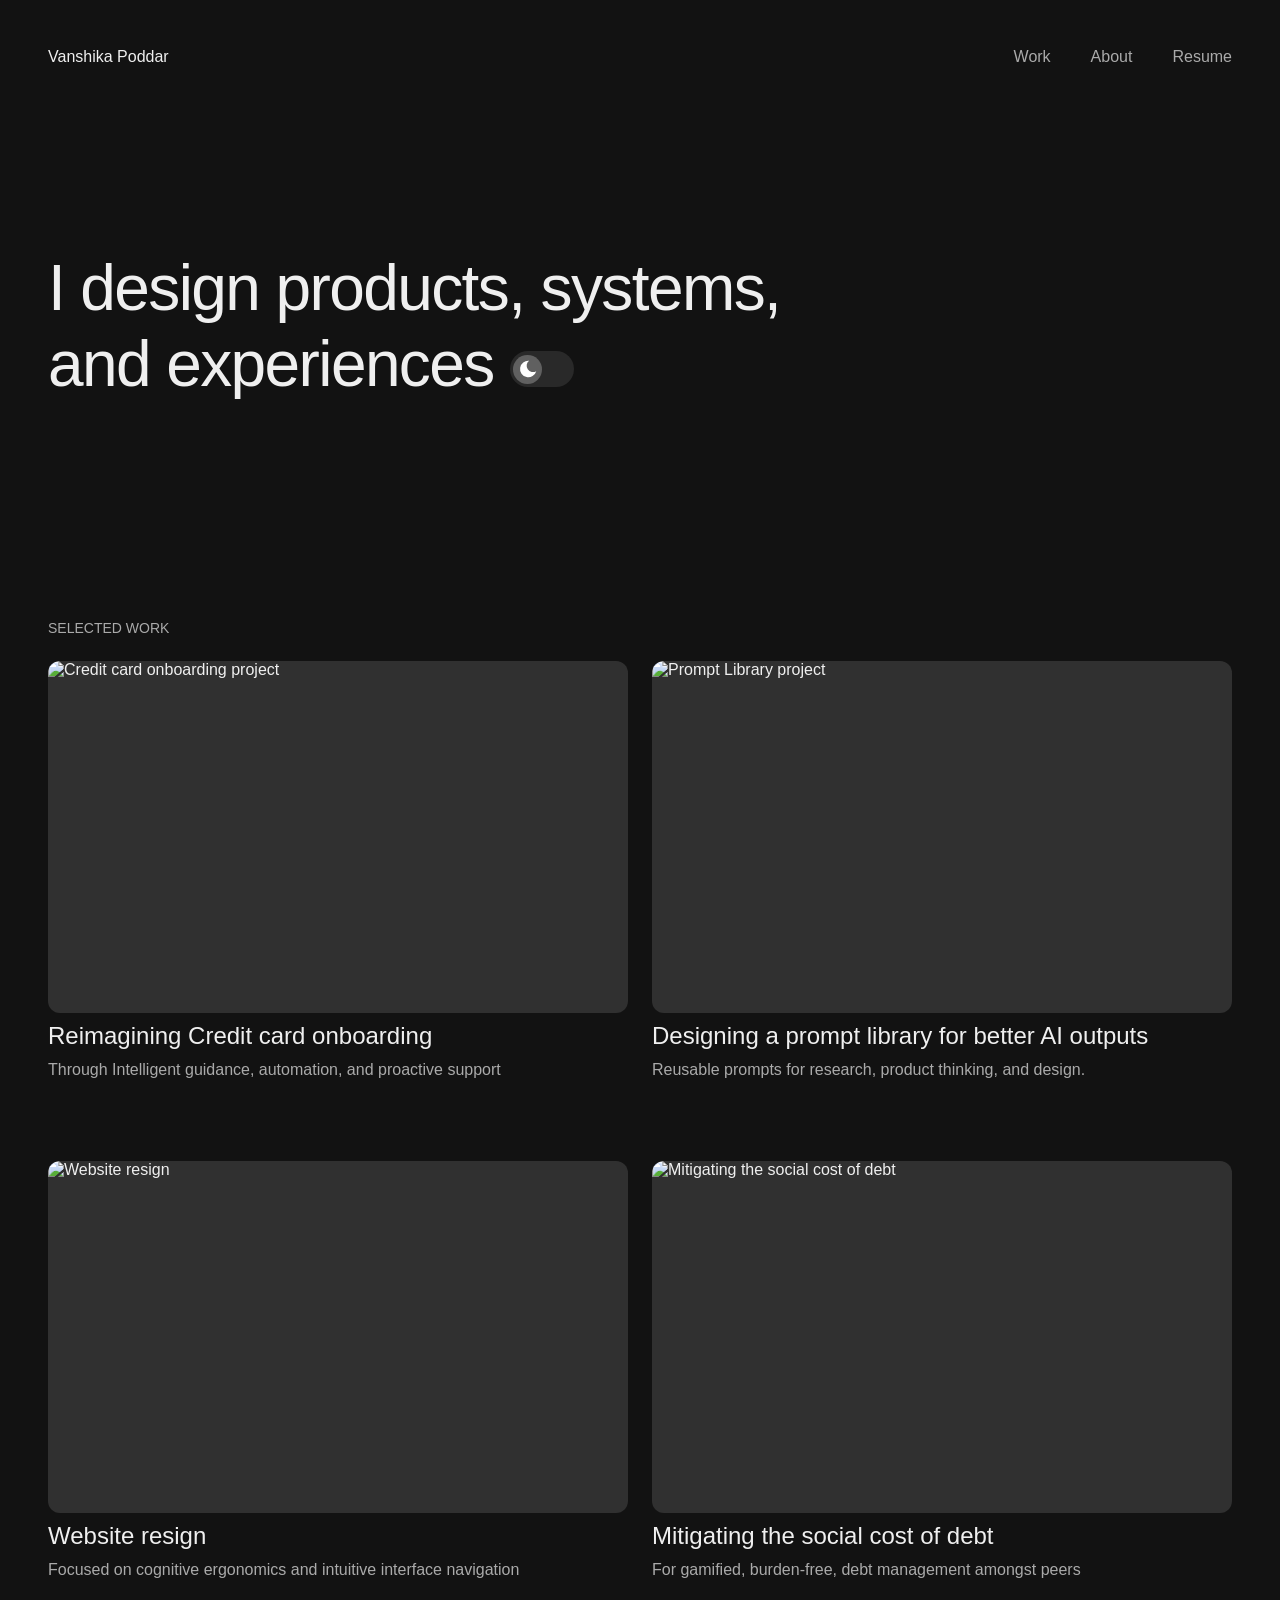
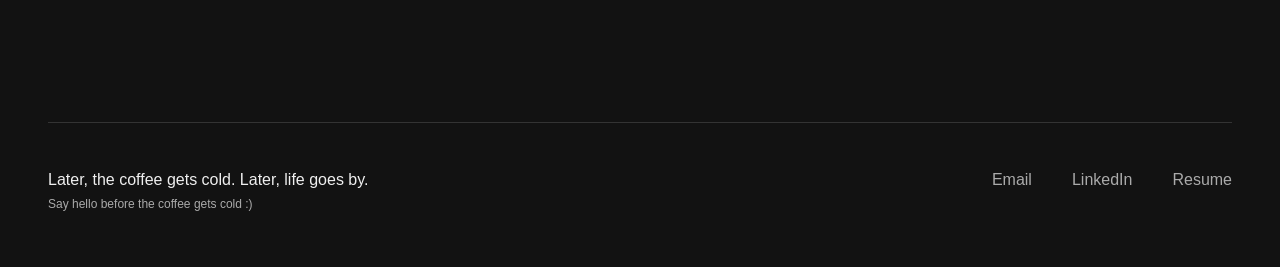
==== index.html @ af111651 "Add portfolio pages and interactions" ====
<!doctype html>
<html lang="en">
<head><meta charset="UTF-8"><meta name="viewport" content="width=device-width, initial-scale=1"><meta name="description" content="Vanshika Poddar — UX designer. I design products, systems, and experiences."><meta name="theme-color" content="#ffffff"><title>Vanshika Poddar — UX Design</title><link rel="icon" href="data:image/svg+xml,%3Csvg xmlns='http://www.w3.org/2000/svg' viewBox='0 0 32 32'%3E%3Crect width='32' height='32' rx='8' fill='%23fd8903'/%3E%3Ctext x='16' y='23' text-anchor='middle' font-family='monospace' font-size='23' fill='white'%3E%2A%3C/text%3E%3C/svg%3E"><script src="theme.js?v=2"></script><link rel="stylesheet" href="style.css?v=5"><script defer src="app.js?v=7"></script></head>
<body class="dark"><a class="skip" href="#work">Skip to selected work</a><div class="page"><canvas id="hover-grid" aria-hidden="true"></canvas>
<div id="cursor" aria-hidden="true"></div><header><a class="brand" href="#">Vanshika Poddar</a><nav aria-label="Main navigation"><a href="#work">Work</a><a href="about.html">About</a><a href="https://drive.google.com/file/d/1-86JP9K6er3eqUvu-AEydFH-oVxHDbEC/view?usp=sharing" target="_blank" rel="noopener noreferrer">Resume</a></nav></header>
<main><section class="hero" aria-label="Introduction"><h1><span class="headline-line">I design products, systems,</span><span class="headline-line">and <span id="last-word">experiences</span></span></h1><button id="theme-toggle" role="switch" aria-checked="true" aria-label="Dark mode" title="Switch to light mode"><span class="toggle-thumb"><svg class="sun-icon" width="24" height="24" viewBox="0 0 24 24" aria-hidden="true"><circle cx="12" cy="12" r="5" fill="currentColor"/><path d="M12 1v2m0 18v2M1 12h2m18 0h2M4.2 4.2l1.5 1.5m12.6 12.6 1.5 1.5M4.2 19.8l1.5-1.5M18.3 5.7l1.5-1.5" fill="none" stroke="currentColor" stroke-width="2.5" stroke-linecap="round"/></svg><svg class="moon-icon" width="24" height="24" viewBox="0 0 24 24" aria-hidden="true"><path fill="currentColor" d="M13.3 2.1a9.9 9.9 0 1 0 8.6 12.5A7.6 7.6 0 0 1 13.3 2.1Z"/></svg></span></button></section>
<section id="work" class="work" aria-labelledby="work-heading"><h2 id="work-heading">Selected work</h2><div class="projects">
<article><a class="project-image" href="credit-card-onboarding.html" aria-label="Read the credit card onboarding case study"><img class="project-cover" src="assets/prompt-library/credit-card-selected-works-image.png" alt="Credit card onboarding project" loading="lazy" width="1161" height="704"><span class="project-state">View project</span></a><h3>Reimagining Credit card onboarding</h3><p>Through Intelligent guidance, automation, and proactive support</p></article>
<article><a class="project-image" href="prompt-library.html" aria-label="Read the prompt library case study"><img class="project-cover" src="assets/prompt-library/prompt-lib-selected-works-image.png" alt="Prompt Library project" loading="lazy" width="1161" height="704"><span class="project-state">View project</span></a><h3>Designing a prompt library for better AI outputs</h3><p>Reusable prompts for research, product thinking, and design.</p></article>
<article><a class="project-image" href="https://www.behance.net/gallery/238022785/Website-Redesign" target="_blank" rel="noopener noreferrer" aria-label="View Website resign on Behance (opens in a new tab)"><img class="project-cover" src="assets/chess-selected-work.png" alt="Website resign" loading="lazy" width="1161" height="704"><span class="project-state">View project</span></a><h3>Website resign</h3><p>Focused on cognitive ergonomics and intuitive interface navigation</p></article>
<article><a class="project-image" href="https://www.behance.net/gallery/243309669/EvenOut-Mitigating-the-Social-Cost-of-Debt" target="_blank" rel="noopener noreferrer" aria-label="View Mitigating the social cost of debt on Behance (opens in a new tab)"><img class="project-cover" src="assets/evenout-selected-work.png" alt="Mitigating the social cost of debt" loading="lazy" width="1161" height="704"><span class="project-state">View project</span></a><h3>Mitigating the social cost of debt</h3><p>For gamified, burden-free, debt management amongst peers</p></article>
</div></section></main>
<footer><div><p>Later, the coffee gets cold. Later, life goes by.</p><p class="small">Say hello before the coffee gets cold :)</p></div><nav aria-label="Contact"><a href="mailto:poddarvanshika1@gmail.com">Email</a><a href="https://www.linkedin.com/in/vanshika-poddar-11vp/" target="_blank" rel="noopener noreferrer">LinkedIn</a><a href="https://drive.google.com/file/d/1-86JP9K6er3eqUvu-AEydFH-oVxHDbEC/view?usp=sharing" target="_blank" rel="noopener noreferrer">Resume</a></nav></footer></div><div class="toast" role="status" aria-live="polite"></div>
</body></html>
---- style.css ----
:root{color-scheme:light;--bg:#fff;--fg:#1a1a1a;--muted:#727272;--line:#e6e6e6;--accent:#fd8903;--placeholder:#d9d9d9}*{box-sizing:border-box}html{scroll-behavior:smooth;scroll-padding-top:32px}body{margin:0;background:var(--bg);color:var(--fg);font-family:-apple-system,BlinkMacSystemFont,"Helvetica Neue",Arial,sans-serif;transition:background .35s,color .35s}body.dark{color-scheme:dark;--bg:#121212;--fg:#efefef;--muted:#aaa;--line:#333;--placeholder:#303030}button,a,input{-webkit-tap-highlight-color:transparent}button,a{color:inherit}button{font:inherit;cursor:pointer}a{text-decoration:none}button:focus-visible,a:focus-visible,input:focus-visible{outline:2px solid var(--accent);outline-offset:6px}button{border:0}button:disabled{cursor:default}.page{position:relative;overflow:hidden;max-width:1600px;margin:auto}header{position:relative;z-index:2;padding:48px 48px 24px;display:flex;justify-content:space-between;align-items:center;font-size:16px}.brand{font-weight:500}nav{display:flex;gap:40px;align-items:center;color:var(--muted)}nav button{padding:0;background:none}nav a:hover,nav button:hover{color:var(--fg)}.hero{position:relative;height:530px;pointer-events:none}.hero h1{position:absolute;width:1px;height:1px;padding:0;margin:-1px;overflow:hidden;clip-path:inset(50%);white-space:nowrap}#headline{position:absolute;left:48px;top:185px;width:590px;height:165px;pointer-events:auto}#wheel{position:absolute;top:0;left:0;width:100%;height:1020px;touch-action:pan-y}.work{position:relative;z-index:1;margin:0 48px;pointer-events:none}.work h2{font-size:14px;line-height:17px;font-weight:500;color:var(--muted);text-transform:uppercase;margin:0 0 24px}.projects{display:grid;grid-template-columns:repeat(2,minmax(0,1fr));gap:80px 24px}.projects article{min-width:0;pointer-events:auto}.project-image{display:block;position:relative;width:100%;aspect-ratio:580/352;overflow:hidden;border-radius:12px;background:var(--placeholder);padding:0;text-align:left}.gradient{position:absolute;top:0;left:-2.2%;width:104.4%;height:129.2%;object-fit:fill}.phones{position:absolute;width:120.46%;height:auto;max-width:none;left:-6.75%;top:-2.15%;transition:transform .5s}.credit:hover .phones{transform:translateY(-6px)}.project-state{position:absolute;bottom:16px;left:16px;background:rgba(255,255,255,.94);color:#222;border-radius:30px;padding:9px 14px;font-size:12px;opacity:0;transform:translateY(5px);transition:.2s}.project-image:hover .project-state,.project-image:focus-visible .project-state{opacity:1;transform:none}h3{font-size:24px;line-height:1.25;font-weight:500;margin:8px 0}article p{font-size:16px;line-height:1.4;color:var(--muted);margin:0}footer{position:relative;z-index:1;margin:140px 48px 0;border-top:1px solid var(--line);padding:48px 0;display:flex;justify-content:space-between;gap:30px;align-items:flex-start}footer p{font-size:16px;margin:0 0 8px}.small{font-size:12px;color:var(--muted)}footer nav{font-size:16px}.toast{position:fixed;z-index:10;bottom:24px;left:50%;transform:translate(-50%,15px);background:var(--fg);color:var(--bg);padding:14px 22px;border-radius:10px;box-shadow:0 4px 25px #0002;max-width:calc(100% - 32px);width:max-content;opacity:0;pointer-events:none;transition:.2s;font-size:14px}.toast.visible{opacity:1;transform:translate(-50%,0)}.skip{position:fixed;top:-100px;left:16px;z-index:20;background:var(--bg);padding:12px}.skip:focus{top:16px}
@media(min-width:1400px){.hero{height:560px}#headline{width:650px;height:182px}}
@media(max-width:900px){header{padding:32px 28px 24px}nav{gap:24px}.hero{height:500px}#headline{left:28px;width:53%;top:160px;height:150px}.work{margin:0 28px}h3{font-size:20px}footer{margin:100px 28px 0;flex-wrap:wrap}}
@media(max-width:600px){header{padding:28px 22px 20px;align-items:flex-start;gap:24px}.brand{font-size:14px;white-space:nowrap}nav{gap:16px;font-size:12px;flex-wrap:wrap;justify-content:flex-end}header nav{max-width:155px;row-gap:12px}.hero{height:615px}#headline{left:22px;top:70px;width:calc(100% - 44px);height:130px}.work{margin:0 22px}.work h2{font-size:12px}.projects{grid-template-columns:1fr;gap:42px}.project-image{aspect-ratio:580/352}h3{font-size:21px}article p{font-size:15px}footer{margin:80px 22px 0;padding:32px 0;gap:24px}footer p{font-size:14px}footer .small{font-size:12px}footer nav{font-size:14px;gap:28px}.project-state{font-size:11px;padding:7px 10px}}
@media(prefers-reduced-motion:reduce){html{scroll-behavior:auto}*,*::before,*::after{transition:none!important}}

@media(min-width:901px){#headline{width:calc(50% - 60px);max-width:620px}}


/* Quiet dot field and the Figma headline layout. */
:root{--accent:#1a1a1a;--dot:#e7e7e7}body.dark{--accent:#efefef;--dot:#292929}.hero{height:530px;pointer-events:auto}.dot-background{position:absolute;inset:18px 0 20px;background-image:radial-gradient(circle,var(--dot) .65px,transparent .8px);background-size:5px 5px;mask-image:linear-gradient(transparent,#000 16%,#000 82%,transparent);pointer-events:none}#headline{position:absolute;left:48px;top:160px;width:calc(100% - 96px);max-width:none;height:172px;pointer-events:none}.welcome{position:absolute;left:48px;top:332px;margin:0;color:var(--muted);font-size:16px;line-height:1.4}.theme-stars{position:absolute;display:flex;gap:3px;z-index:3;align-items:center}.theme-stars button{display:grid;place-items:center;width:36px;height:36px;padding:7px;background:transparent;border-radius:50%;color:var(--muted);pointer-events:auto}.theme-stars button[aria-pressed=true]{color:var(--fg);background:color-mix(in srgb,var(--bg) 80%,transparent)}.theme-stars button:hover{color:var(--fg);background:var(--line)}.theme-stars svg{width:20px;height:20px}#cursor{position:fixed;z-index:9999;pointer-events:none;width:8px;height:8px;border-radius:50%;background:var(--accent);transform:translate(-50%,-50%);opacity:0}#cursor.visible{opacity:1}.custom-cursor,.custom-cursor *{cursor:none!important}@media(pointer:coarse){#cursor{display:none}}
@media(max-width:900px){.hero{height:530px}#headline{left:28px;top:150px;width:calc(100% - 56px);height:156px}.welcome{left:28px;top:290px}}
@media(max-width:600px){.hero{height:480px}#headline{left:22px;top:95px;width:calc(100% - 44px);height:182px}.welcome{left:22px;top:280px;font-size:14px}.dot-background{inset:15px 0}.theme-stars button{width:32px;height:32px;padding:6px}.theme-stars svg{width:18px;height:18px}}
/* Hover-only grid, clipped to the landing area and footer by its renderer. */
#hover-grid{position:absolute;left:0;top:0;width:100%;pointer-events:none;z-index:0}.hero{z-index:1}.welcome{z-index:2}footer{isolation:isolate}.dot-background{display:none}
/* Plain, non-interactive type and one contextual theme action. */
.hero h1{position:absolute;left:48px;top:160px;width:calc(100% - 96px);height:auto;padding:0;margin:0;overflow:visible;clip-path:none;white-space:normal;font-size:clamp(34px,5vw,64px);font-weight:500;line-height:1.19;letter-spacing:-.025em;z-index:2}.headline-line{display:block}#last-word{white-space:nowrap}#theme-toggle{position:absolute;z-index:3;display:grid;place-items:center;width:36px;height:36px;background:transparent;color:var(--muted);padding:7px;border-radius:50%}#theme-toggle:hover{background:var(--line);color:var(--fg)}#theme-toggle svg{width:20px;height:20px}#theme-toggle .sun-icon{display:none}body.dark #theme-toggle .sun-icon{display:block}body.dark #theme-toggle .moon-icon{display:none}
@media(max-width:900px){.hero h1{left:28px;top:150px;width:calc(100% - 56px)}}
@media(max-width:600px){.hero h1{left:22px;top:95px;width:calc(100% - 44px);font-size:clamp(28px,8vw,34px)}#theme-toggle{width:32px;height:32px;padding:6px}#theme-toggle svg{width:18px;height:18px}}
/* Grayscale sliding toggle, fitted to the visible lowercase s. */
#theme-toggle{--switch-height:32px;display:block;width:calc(var(--switch-height)*1.8);height:var(--switch-height);padding:0;border:0;border-radius:999px;background:#e6e6e6;color:#fff;transition:background .28s;overflow:visible}#theme-toggle:hover{background:#dedede;color:#fff}body.dark #theme-toggle{background:#292929}body.dark #theme-toggle:hover{background:#333}.toggle-thumb{position:absolute;top:10%;left:5.56%;height:80%;aspect-ratio:1;border-radius:50%;background:#858585;transform:translateX(100%);transition:transform .3s cubic-bezier(.22,.8,.3,1),background .3s;display:grid;place-items:center}body.dark .toggle-thumb{transform:translateX(0);background:#606060}#theme-toggle svg{position:absolute;width:48%;height:48%;transition:opacity .18s,transform .3s}#theme-toggle .sun-icon{display:block;opacity:1;transform:rotate(0deg)}#theme-toggle .moon-icon{display:block;opacity:0;transform:rotate(-35deg)}body.dark #theme-toggle .sun-icon{display:block;opacity:0;transform:rotate(45deg)}body.dark #theme-toggle .moon-icon{display:block;opacity:1;transform:rotate(0deg)}#hover-grid{filter:blur(.55px)}
/* Feather the tiny tiles while preserving a continuous trail during fast sweeps. */
#hover-grid{filter:blur(1.1px)}
/* Keep theme glyphs legible at every responsive size. */
#theme-toggle svg{width:max(20px,48%);height:max(20px,48%)}

.project-cover{display:block;width:100%;height:100%;object-fit:cover;transition:transform .5s}.project-image:hover .project-cover{transform:scale(1.015)}
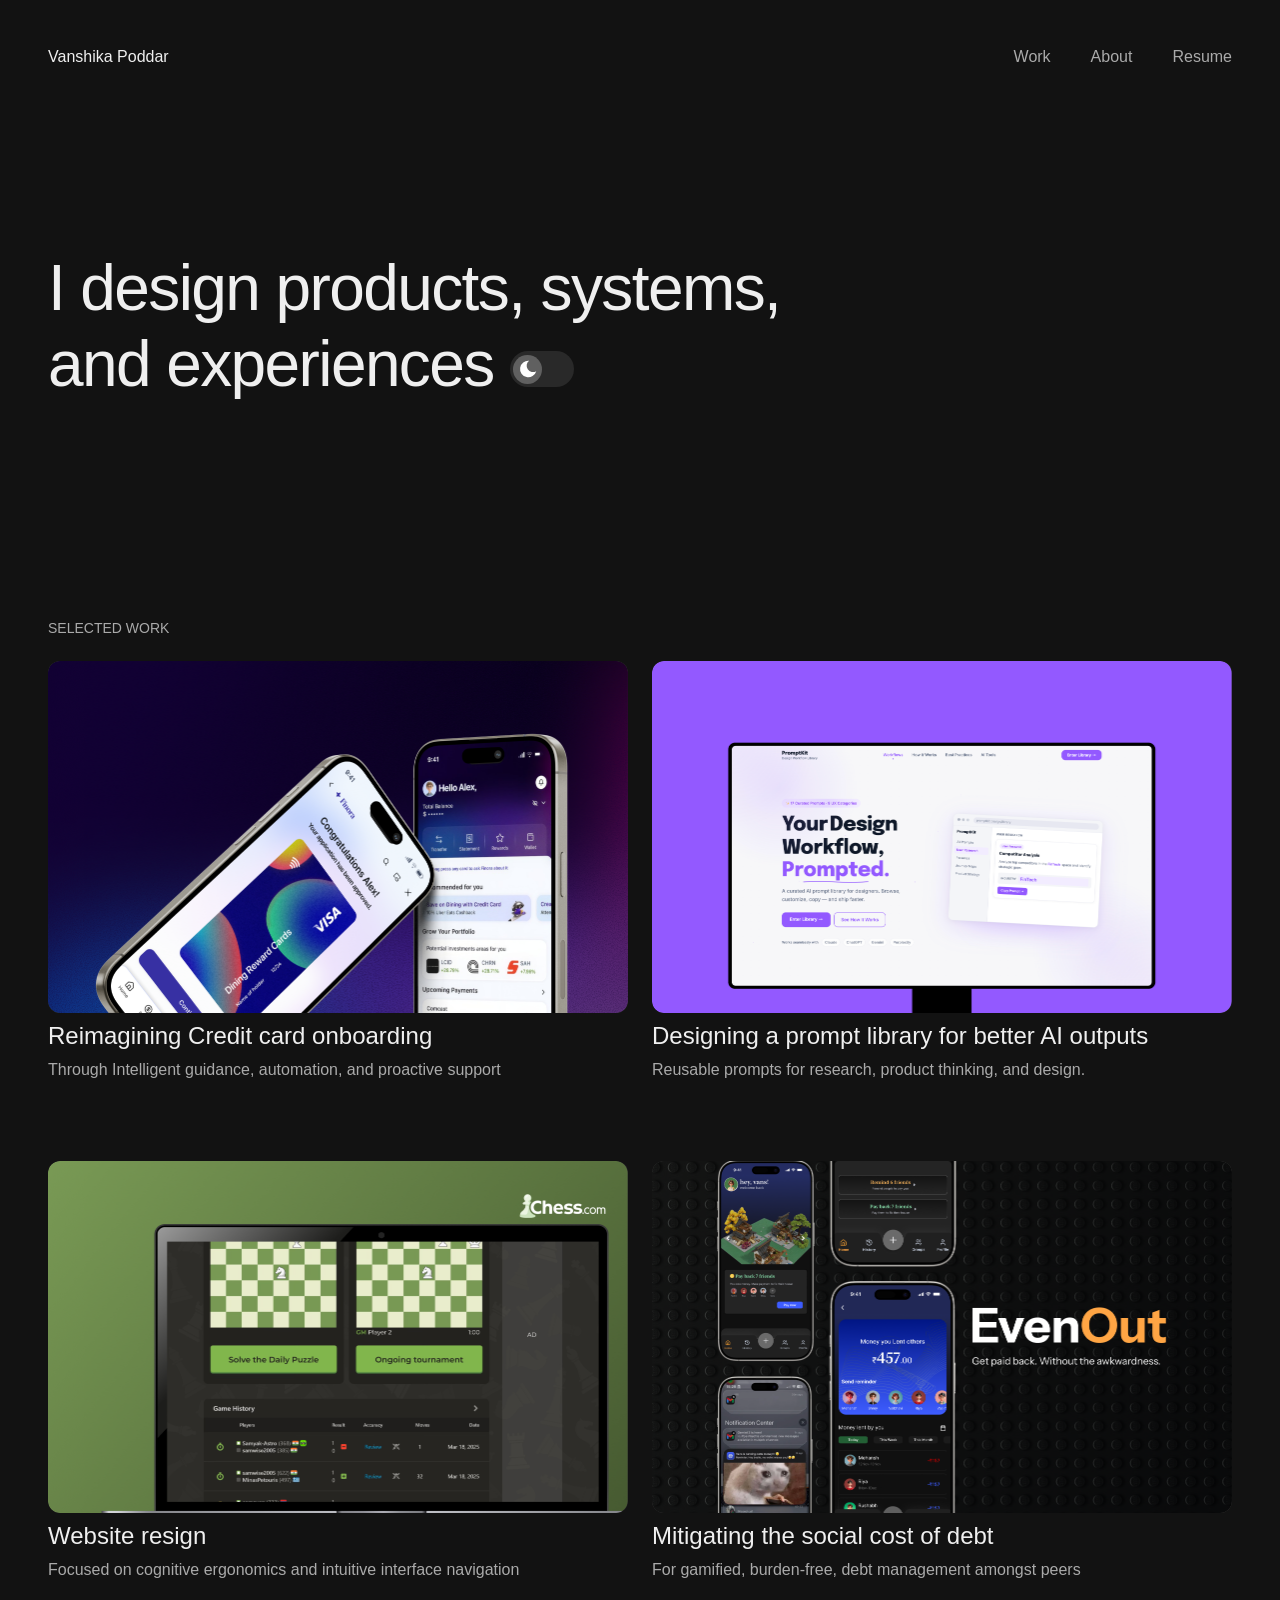
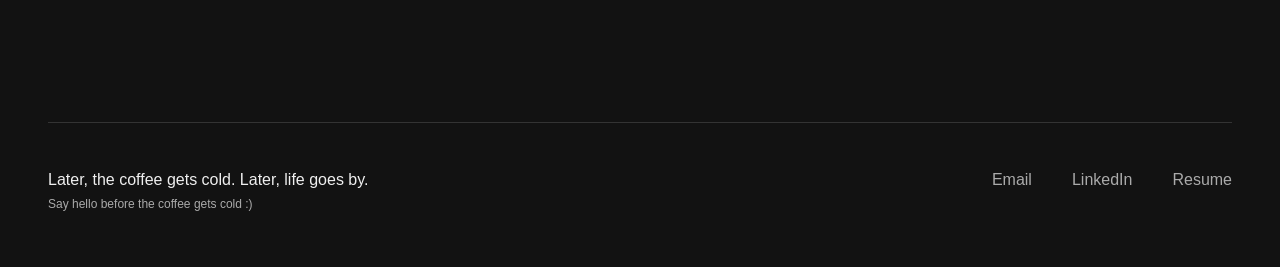
==== commit 625372c6: "Update About credential typography and resume links" ====
--- a/index.html
+++ b/index.html
@@ -2,7 +2,7 @@
 <html lang="en">
 <head><meta charset="UTF-8"><meta name="viewport" content="width=device-width, initial-scale=1"><meta name="description" content="Vanshika Poddar — UX designer. I design products, systems, and experiences."><meta name="theme-color" content="#ffffff"><title>Vanshika Poddar — UX Design</title><link rel="icon" href="data:image/svg+xml,%3Csvg xmlns='http://www.w3.org/2000/svg' viewBox='0 0 32 32'%3E%3Crect width='32' height='32' rx='8' fill='%23fd8903'/%3E%3Ctext x='16' y='23' text-anchor='middle' font-family='monospace' font-size='23' fill='white'%3E%2A%3C/text%3E%3C/svg%3E"><script src="theme.js?v=2"></script><link rel="stylesheet" href="style.css?v=5"><script defer src="app.js?v=7"></script></head>
 <body class="dark"><a class="skip" href="#work">Skip to selected work</a><div class="page"><canvas id="hover-grid" aria-hidden="true"></canvas>
-<div id="cursor" aria-hidden="true"></div><header><a class="brand" href="#">Vanshika Poddar</a><nav aria-label="Main navigation"><a href="#work">Work</a><a href="about.html">About</a><a href="https://drive.google.com/file/d/1-86JP9K6er3eqUvu-AEydFH-oVxHDbEC/view?usp=sharing" target="_blank" rel="noopener noreferrer">Resume</a></nav></header>
+<div id="cursor" aria-hidden="true"></div><header><a class="brand" href="#">Vanshika Poddar</a><nav aria-label="Main navigation"><a href="#work">Work</a><a href="about.html">About</a><a href="https://drive.google.com/file/d/1MgajNN7ZVKisJwzOHDAP1yIvsnbABO6s/view?usp=sharing" target="_blank" rel="noopener noreferrer">Resume</a></nav></header>
 <main><section class="hero" aria-label="Introduction"><h1><span class="headline-line">I design products, systems,</span><span class="headline-line">and <span id="last-word">experiences</span></span></h1><button id="theme-toggle" role="switch" aria-checked="true" aria-label="Dark mode" title="Switch to light mode"><span class="toggle-thumb"><svg class="sun-icon" width="24" height="24" viewBox="0 0 24 24" aria-hidden="true"><circle cx="12" cy="12" r="5" fill="currentColor"/><path d="M12 1v2m0 18v2M1 12h2m18 0h2M4.2 4.2l1.5 1.5m12.6 12.6 1.5 1.5M4.2 19.8l1.5-1.5M18.3 5.7l1.5-1.5" fill="none" stroke="currentColor" stroke-width="2.5" stroke-linecap="round"/></svg><svg class="moon-icon" width="24" height="24" viewBox="0 0 24 24" aria-hidden="true"><path fill="currentColor" d="M13.3 2.1a9.9 9.9 0 1 0 8.6 12.5A7.6 7.6 0 0 1 13.3 2.1Z"/></svg></span></button></section>
 <section id="work" class="work" aria-labelledby="work-heading"><h2 id="work-heading">Selected work</h2><div class="projects">
 <article><a class="project-image" href="credit-card-onboarding.html" aria-label="Read the credit card onboarding case study"><img class="project-cover" src="assets/prompt-library/credit-card-selected-works-image.png" alt="Credit card onboarding project" loading="lazy" width="1161" height="704"><span class="project-state">View project</span></a><h3>Reimagining Credit card onboarding</h3><p>Through Intelligent guidance, automation, and proactive support</p></article>
@@ -10,5 +10,5 @@
 <article><a class="project-image" href="https://www.behance.net/gallery/238022785/Website-Redesign" target="_blank" rel="noopener noreferrer" aria-label="View Website resign on Behance (opens in a new tab)"><img class="project-cover" src="assets/chess-selected-work.png" alt="Website resign" loading="lazy" width="1161" height="704"><span class="project-state">View project</span></a><h3>Website resign</h3><p>Focused on cognitive ergonomics and intuitive interface navigation</p></article>
 <article><a class="project-image" href="https://www.behance.net/gallery/243309669/EvenOut-Mitigating-the-Social-Cost-of-Debt" target="_blank" rel="noopener noreferrer" aria-label="View Mitigating the social cost of debt on Behance (opens in a new tab)"><img class="project-cover" src="assets/evenout-selected-work.png" alt="Mitigating the social cost of debt" loading="lazy" width="1161" height="704"><span class="project-state">View project</span></a><h3>Mitigating the social cost of debt</h3><p>For gamified, burden-free, debt management amongst peers</p></article>
 </div></section></main>
-<footer><div><p>Later, the coffee gets cold. Later, life goes by.</p><p class="small">Say hello before the coffee gets cold :)</p></div><nav aria-label="Contact"><a href="mailto:poddarvanshika1@gmail.com">Email</a><a href="https://www.linkedin.com/in/vanshika-poddar-11vp/" target="_blank" rel="noopener noreferrer">LinkedIn</a><a href="https://drive.google.com/file/d/1-86JP9K6er3eqUvu-AEydFH-oVxHDbEC/view?usp=sharing" target="_blank" rel="noopener noreferrer">Resume</a></nav></footer></div><div class="toast" role="status" aria-live="polite"></div>
+<footer><div><p>Later, the coffee gets cold. Later, life goes by.</p><p class="small">Say hello before the coffee gets cold :)</p></div><nav aria-label="Contact"><a href="mailto:poddarvanshika1@gmail.com">Email</a><a href="https://www.linkedin.com/in/vanshika-poddar-11vp/" target="_blank" rel="noopener noreferrer">LinkedIn</a><a href="https://drive.google.com/file/d/1MgajNN7ZVKisJwzOHDAP1yIvsnbABO6s/view?usp=sharing" target="_blank" rel="noopener noreferrer">Resume</a></nav></footer></div><div class="toast" role="status" aria-live="polite"></div>
 </body></html>
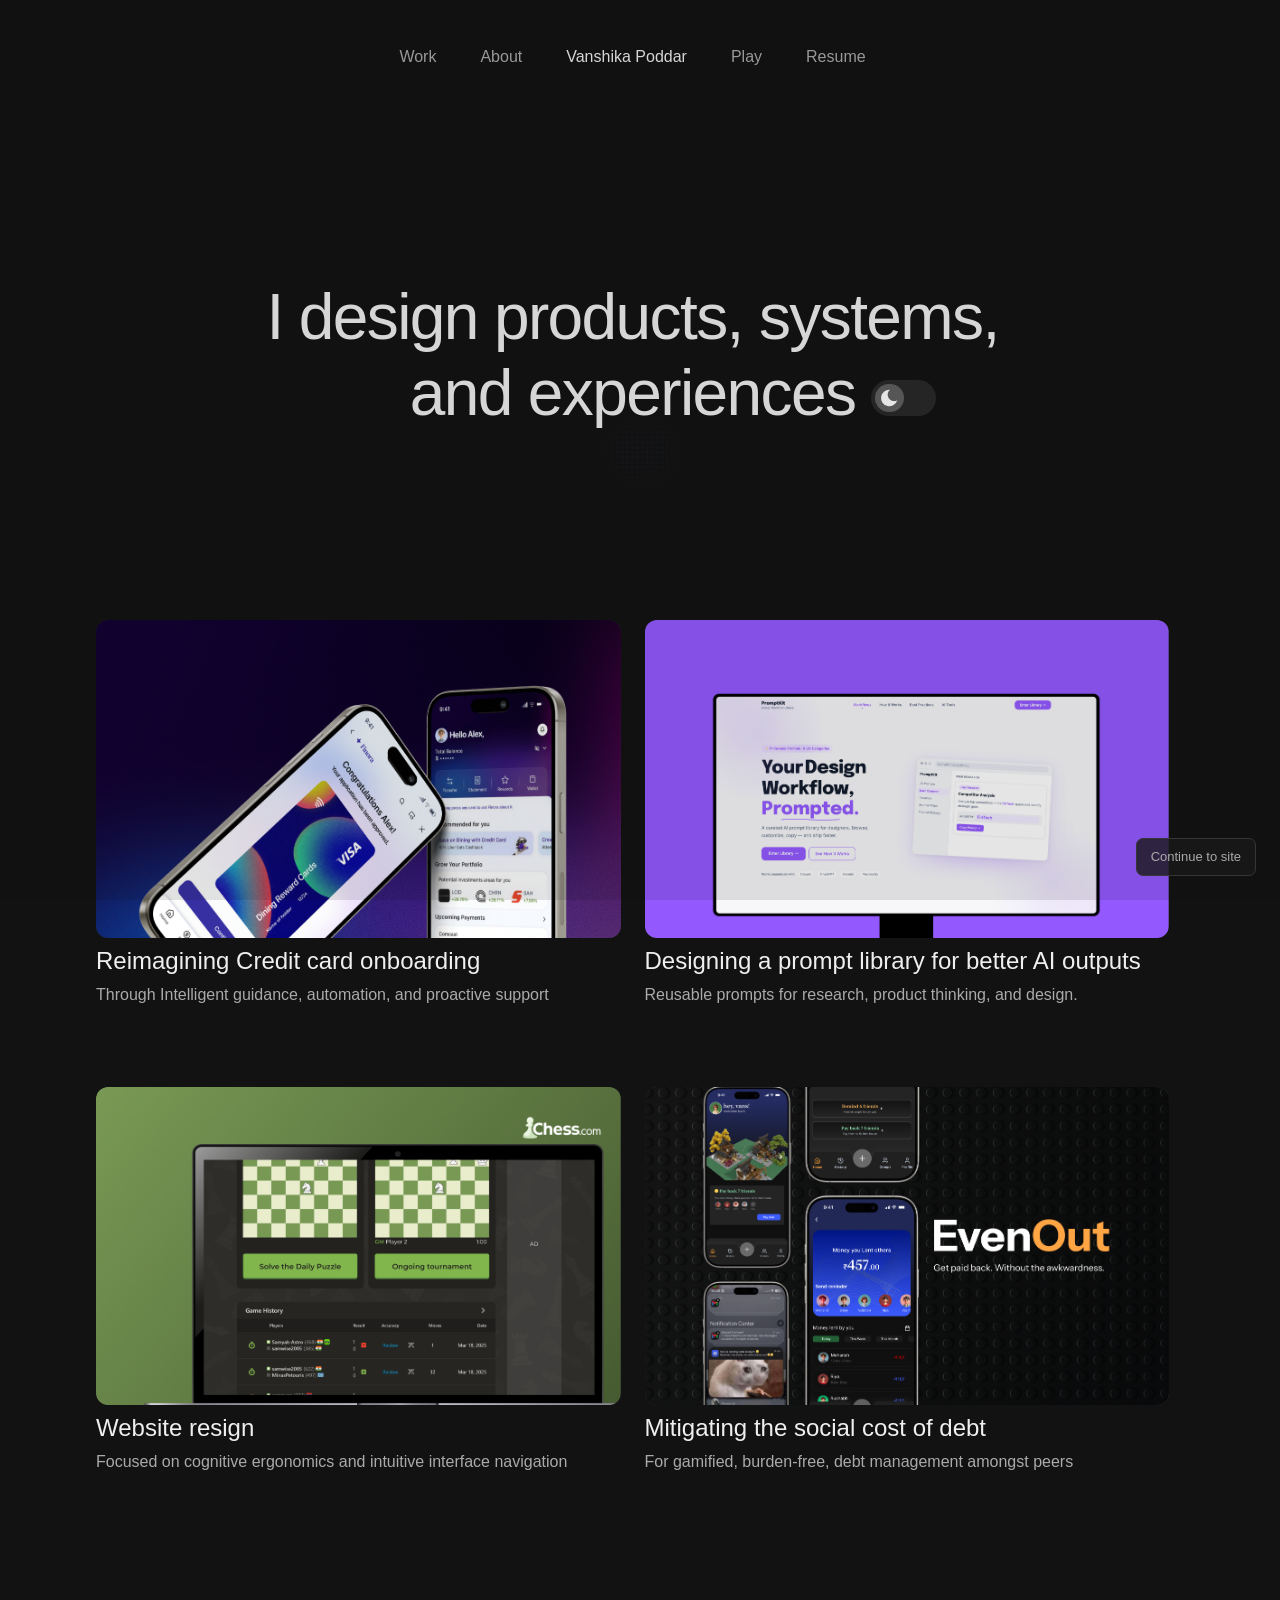
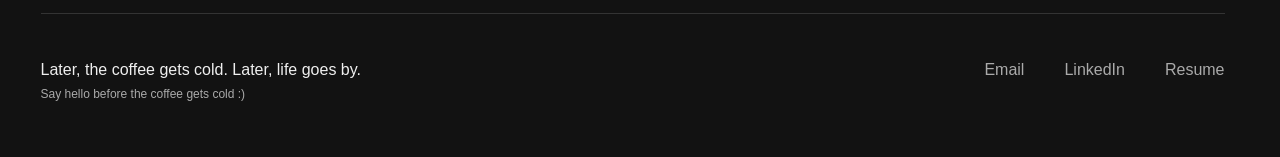
==== commit 6346301e: "Add files via upload" ====
--- a/index.html
+++ b/index.html
@@ -1,14 +1,14 @@
 <!doctype html>
 <html lang="en">
-<head><meta charset="UTF-8"><meta name="viewport" content="width=device-width, initial-scale=1"><meta name="description" content="Vanshika Poddar — UX designer. I design products, systems, and experiences."><meta name="theme-color" content="#ffffff"><title>Vanshika Poddar — UX Design</title><link rel="icon" href="data:image/svg+xml,%3Csvg xmlns='http://www.w3.org/2000/svg' viewBox='0 0 32 32'%3E%3Crect width='32' height='32' rx='8' fill='%23fd8903'/%3E%3Ctext x='16' y='23' text-anchor='middle' font-family='monospace' font-size='23' fill='white'%3E%2A%3C/text%3E%3C/svg%3E"><script src="theme.js?v=2"></script><link rel="stylesheet" href="style.css?v=5"><script defer src="app.js?v=7"></script></head>
-<body class="dark"><a class="skip" href="#work">Skip to selected work</a><div class="page"><canvas id="hover-grid" aria-hidden="true"></canvas>
-<div id="cursor" aria-hidden="true"></div><header><a class="brand" href="#">Vanshika Poddar</a><nav aria-label="Main navigation"><a href="#work">Work</a><a href="about.html">About</a><a href="https://drive.google.com/file/d/1MgajNN7ZVKisJwzOHDAP1yIvsnbABO6s/view?usp=sharing" target="_blank" rel="noopener noreferrer">Resume</a></nav></header>
+<head><meta charset="UTF-8"><meta name="viewport" content="width=device-width, initial-scale=1"><meta name="description" content="Vanshika Poddar — UX designer. I design products, systems, and experiences."><meta name="theme-color" content="#ffffff"><title>Vanshika Poddar — UX Design</title><link rel="icon" href="data:image/svg+xml,%3Csvg xmlns='http://www.w3.org/2000/svg' viewBox='0 0 32 32'%3E%3Crect width='32' height='32' rx='8' fill='%23fd8903'/%3E%3Ctext x='16' y='23' text-anchor='middle' font-family='monospace' font-size='23' fill='white'%3E%2A%3C/text%3E%3C/svg%3E"><script src="theme.js?v=2"></script><link rel="stylesheet" href="site-loader.css?v=4"><script src="site-loader.js?v=6"></script><link rel="stylesheet" href="style.css?v=12"><script defer src="app.js?v=9"></script><script defer src="footer-grid.js?v=6"></script></head>
+<body class="dark home-page"><a class="skip" href="#work">Skip to selected work</a><div class="page"><canvas id="hover-grid" aria-hidden="true"></canvas>
+<div id="cursor" aria-hidden="true"></div><header class="centered-header"><nav aria-label="Main navigation"><a href="#work">Work</a><a href="about.html">About</a><a class="brand" href="#">Vanshika Poddar</a><a href="play.html">Play</a><a href="https://drive.google.com/file/d/1MgajNN7ZVKisJwzOHDAP1yIvsnbABO6s/view?usp=sharing" target="_blank" rel="noopener noreferrer">Resume</a></nav></header>
 <main><section class="hero" aria-label="Introduction"><h1><span class="headline-line">I design products, systems,</span><span class="headline-line">and <span id="last-word">experiences</span></span></h1><button id="theme-toggle" role="switch" aria-checked="true" aria-label="Dark mode" title="Switch to light mode"><span class="toggle-thumb"><svg class="sun-icon" width="24" height="24" viewBox="0 0 24 24" aria-hidden="true"><circle cx="12" cy="12" r="5" fill="currentColor"/><path d="M12 1v2m0 18v2M1 12h2m18 0h2M4.2 4.2l1.5 1.5m12.6 12.6 1.5 1.5M4.2 19.8l1.5-1.5M18.3 5.7l1.5-1.5" fill="none" stroke="currentColor" stroke-width="2.5" stroke-linecap="round"/></svg><svg class="moon-icon" width="24" height="24" viewBox="0 0 24 24" aria-hidden="true"><path fill="currentColor" d="M13.3 2.1a9.9 9.9 0 1 0 8.6 12.5A7.6 7.6 0 0 1 13.3 2.1Z"/></svg></span></button></section>
-<section id="work" class="work" aria-labelledby="work-heading"><h2 id="work-heading">Selected work</h2><div class="projects">
+<section id="work" class="work" aria-label="Selected work"><div class="projects">
 <article><a class="project-image" href="credit-card-onboarding.html" aria-label="Read the credit card onboarding case study"><img class="project-cover" src="assets/prompt-library/credit-card-selected-works-image.png" alt="Credit card onboarding project" loading="lazy" width="1161" height="704"><span class="project-state">View project</span></a><h3>Reimagining Credit card onboarding</h3><p>Through Intelligent guidance, automation, and proactive support</p></article>
 <article><a class="project-image" href="prompt-library.html" aria-label="Read the prompt library case study"><img class="project-cover" src="assets/prompt-library/prompt-lib-selected-works-image.png" alt="Prompt Library project" loading="lazy" width="1161" height="704"><span class="project-state">View project</span></a><h3>Designing a prompt library for better AI outputs</h3><p>Reusable prompts for research, product thinking, and design.</p></article>
 <article><a class="project-image" href="https://www.behance.net/gallery/238022785/Website-Redesign" target="_blank" rel="noopener noreferrer" aria-label="View Website resign on Behance (opens in a new tab)"><img class="project-cover" src="assets/chess-selected-work.png" alt="Website resign" loading="lazy" width="1161" height="704"><span class="project-state">View project</span></a><h3>Website resign</h3><p>Focused on cognitive ergonomics and intuitive interface navigation</p></article>
 <article><a class="project-image" href="https://www.behance.net/gallery/243309669/EvenOut-Mitigating-the-Social-Cost-of-Debt" target="_blank" rel="noopener noreferrer" aria-label="View Mitigating the social cost of debt on Behance (opens in a new tab)"><img class="project-cover" src="assets/evenout-selected-work.png" alt="Mitigating the social cost of debt" loading="lazy" width="1161" height="704"><span class="project-state">View project</span></a><h3>Mitigating the social cost of debt</h3><p>For gamified, burden-free, debt management amongst peers</p></article>
 </div></section></main>
-<footer><div><p>Later, the coffee gets cold. Later, life goes by.</p><p class="small">Say hello before the coffee gets cold :)</p></div><nav aria-label="Contact"><a href="mailto:poddarvanshika1@gmail.com">Email</a><a href="https://www.linkedin.com/in/vanshika-poddar-11vp/" target="_blank" rel="noopener noreferrer">LinkedIn</a><a href="https://drive.google.com/file/d/1MgajNN7ZVKisJwzOHDAP1yIvsnbABO6s/view?usp=sharing" target="_blank" rel="noopener noreferrer">Resume</a></nav></footer></div><div class="toast" role="status" aria-live="polite"></div>
+<footer class="shared-footer"><div><p>Later, the coffee gets cold. Later, life goes by.</p><p class="small">Say hello before the coffee gets cold :)</p></div><nav aria-label="Contact"><a href="mailto:poddarvanshika1@gmail.com">Email</a><a href="https://www.linkedin.com/in/vanshika-poddar-11vp/" target="_blank" rel="noopener noreferrer">LinkedIn</a><a href="https://drive.google.com/file/d/1MgajNN7ZVKisJwzOHDAP1yIvsnbABO6s/view?usp=sharing" target="_blank" rel="noopener noreferrer">Resume</a></nav></footer></div><div class="toast" role="status" aria-live="polite"></div>
 </body></html>
--- a/site-loader.css
+++ b/site-loader.css
@@ -0,0 +1,20 @@
+/* The entrance is temporary; the real page is always underneath it. */
+html{scrollbar-gutter:stable}
+html.intro-pending{overflow:hidden}
+html.intro-pending:not(.intro-running)::before{content:"";position:fixed;inset:0;background:#121212;z-index:2147483000;animation:intro-failsafe 0s 10s forwards}
+@keyframes intro-failsafe{to{visibility:hidden;pointer-events:none}}
+.portfolio-intro{position:fixed;inset:0;z-index:2147483000;isolation:isolate;cursor:default!important}
+.portfolio-intro canvas{display:block;width:100%;height:100%;pointer-events:none}
+.portfolio-intro button,.intro-preview button,.intro-preview a{font:400 13px/1.4 -apple-system,BlinkMacSystemFont,"Helvetica Neue",Arial,sans-serif;cursor:pointer!important}
+.portfolio-intro .intro-skip{position:absolute;right:24px;bottom:24px;color:#aaa;background:#191919cc;border:1px solid #363636;border-radius:7px;padding:9px 14px}
+.portfolio-intro .intro-loading-label{position:absolute;top:calc(50% + 132px);left:50%;transform:translateX(-50%);color:#aaa;font:400 13px/1.4 -apple-system,BlinkMacSystemFont,"Helvetica Neue",Arial,sans-serif;letter-spacing:.02em}.portfolio-intro .intro-loading-label[hidden]{display:none}
+.portfolio-intro .intro-status{position:absolute;width:1px;height:1px;overflow:hidden;clip-path:inset(50%)}
+.portfolio-intro button:focus-visible,.intro-preview button:focus-visible,.intro-preview a:focus-visible{outline:2px solid #a6a6c8;outline-offset:4px}
+.intro-preview{overflow-x:auto;position:fixed;z-index:2147483001;left:50%;bottom:22px;transform:translateX(-50%);display:flex;align-items:center;gap:6px;padding:7px;background:#1d1d1deF;border:1px solid #363636;border-radius:12px;box-shadow:0 6px 24px #0002;color:#bbb;max-width:calc(100% - 32px)}
+.intro-preview button,.intro-preview a{color:inherit;background:transparent;border:0;border-radius:6px;padding:8px 11px;white-space:nowrap;text-decoration:none}
+.intro-preview button:hover,.intro-preview a:hover{color:#eee;background:#303030}
+.intro-preview button[aria-pressed="true"]{color:#eee;background:#34343b}
+.intro-preview .intro-preview-replay{color:#eee}
+.intro-preview span{font:400 11px/1 -apple-system,BlinkMacSystemFont,"Helvetica Neue",Arial,sans-serif;color:#888;padding:0 8px;white-space:nowrap}
+@media(max-width:600px){.intro-preview{bottom:16px;gap:0;padding:5px}.intro-preview span{display:none}.intro-preview button,.intro-preview a{padding:8px}.portfolio-intro .intro-skip{right:16px;bottom:76px}}
+@media(prefers-reduced-motion:reduce){.portfolio-intro *{animation:none!important;transition:none!important}}
--- a/style.css
+++ b/style.css
@@ -1,4 +1,4 @@
-:root{color-scheme:light;--bg:#fff;--fg:#1a1a1a;--muted:#727272;--line:#e6e6e6;--accent:#fd8903;--placeholder:#d9d9d9}*{box-sizing:border-box}html{scroll-behavior:smooth;scroll-padding-top:32px}body{margin:0;background:var(--bg);color:var(--fg);font-family:-apple-system,BlinkMacSystemFont,"Helvetica Neue",Arial,sans-serif;transition:background .35s,color .35s}body.dark{color-scheme:dark;--bg:#121212;--fg:#efefef;--muted:#aaa;--line:#333;--placeholder:#303030}button,a,input{-webkit-tap-highlight-color:transparent}button,a{color:inherit}button{font:inherit;cursor:pointer}a{text-decoration:none}button:focus-visible,a:focus-visible,input:focus-visible{outline:2px solid var(--accent);outline-offset:6px}button{border:0}button:disabled{cursor:default}.page{position:relative;overflow:hidden;max-width:1600px;margin:auto}header{position:relative;z-index:2;padding:48px 48px 24px;display:flex;justify-content:space-between;align-items:center;font-size:16px}.brand{font-weight:500}nav{display:flex;gap:40px;align-items:center;color:var(--muted)}nav button{padding:0;background:none}nav a:hover,nav button:hover{color:var(--fg)}.hero{position:relative;height:530px;pointer-events:none}.hero h1{position:absolute;width:1px;height:1px;padding:0;margin:-1px;overflow:hidden;clip-path:inset(50%);white-space:nowrap}#headline{position:absolute;left:48px;top:185px;width:590px;height:165px;pointer-events:auto}#wheel{position:absolute;top:0;left:0;width:100%;height:1020px;touch-action:pan-y}.work{position:relative;z-index:1;margin:0 48px;pointer-events:none}.work h2{font-size:14px;line-height:17px;font-weight:500;color:var(--muted);text-transform:uppercase;margin:0 0 24px}.projects{display:grid;grid-template-columns:repeat(2,minmax(0,1fr));gap:80px 24px}.projects article{min-width:0;pointer-events:auto}.project-image{display:block;position:relative;width:100%;aspect-ratio:580/352;overflow:hidden;border-radius:12px;background:var(--placeholder);padding:0;text-align:left}.gradient{position:absolute;top:0;left:-2.2%;width:104.4%;height:129.2%;object-fit:fill}.phones{position:absolute;width:120.46%;height:auto;max-width:none;left:-6.75%;top:-2.15%;transition:transform .5s}.credit:hover .phones{transform:translateY(-6px)}.project-state{position:absolute;bottom:16px;left:16px;background:rgba(255,255,255,.94);color:#222;border-radius:30px;padding:9px 14px;font-size:12px;opacity:0;transform:translateY(5px);transition:.2s}.project-image:hover .project-state,.project-image:focus-visible .project-state{opacity:1;transform:none}h3{font-size:24px;line-height:1.25;font-weight:500;margin:8px 0}article p{font-size:16px;line-height:1.4;color:var(--muted);margin:0}footer{position:relative;z-index:1;margin:140px 48px 0;border-top:1px solid var(--line);padding:48px 0;display:flex;justify-content:space-between;gap:30px;align-items:flex-start}footer p{font-size:16px;margin:0 0 8px}.small{font-size:12px;color:var(--muted)}footer nav{font-size:16px}.toast{position:fixed;z-index:10;bottom:24px;left:50%;transform:translate(-50%,15px);background:var(--fg);color:var(--bg);padding:14px 22px;border-radius:10px;box-shadow:0 4px 25px #0002;max-width:calc(100% - 32px);width:max-content;opacity:0;pointer-events:none;transition:.2s;font-size:14px}.toast.visible{opacity:1;transform:translate(-50%,0)}.skip{position:fixed;top:-100px;left:16px;z-index:20;background:var(--bg);padding:12px}.skip:focus{top:16px}
+:root{color-scheme:light;--bg:#fff;--fg:#1a1a1a;--muted:#727272;--line:#e6e6e6;--accent:#fd8903;--placeholder:#d9d9d9}*{box-sizing:border-box}html{scroll-behavior:smooth;scroll-padding-top:32px}body{margin:0;background:var(--bg);color:var(--fg);font-family:-apple-system,BlinkMacSystemFont,"Helvetica Neue",Arial,sans-serif;transition:background .35s,color .35s}body.dark{color-scheme:dark;--bg:#121212;--fg:#efefef;--muted:#aaa;--line:#333;--placeholder:#303030}button,a,input{-webkit-tap-highlight-color:transparent}button,a{color:inherit}button{font:inherit;cursor:pointer}a{text-decoration:none}button:focus-visible,a:focus-visible,input:focus-visible{outline:2px solid var(--accent);outline-offset:6px}button{border:0}button:disabled{cursor:default}.page{position:relative;overflow:hidden;max-width:1600px;margin:auto}header{position:relative;z-index:2;padding:48px 48px 24px;display:flex;justify-content:space-between;align-items:center;font-size:16px}.brand{font-weight:500}nav{display:flex;gap:40px;align-items:center;color:var(--muted)}nav button{padding:0;background:none}nav a:hover,nav button:hover{color:var(--fg)}.hero{position:relative;height:530px;pointer-events:none}.hero h1{position:absolute;width:1px;height:1px;padding:0;margin:-1px;overflow:hidden;clip-path:inset(50%);white-space:nowrap}#headline{position:absolute;left:48px;top:185px;width:590px;height:165px;pointer-events:auto}#wheel{position:absolute;top:0;left:0;width:100%;height:1020px;touch-action:pan-y}.work{position:relative;z-index:1;margin:0 96px;pointer-events:none}.work h2{font-size:14px;line-height:17px;font-weight:500;color:var(--muted);text-transform:uppercase;margin:0 0 24px}.projects{display:grid;grid-template-columns:repeat(2,minmax(0,1fr));gap:80px 24px}.projects article{min-width:0;pointer-events:auto}.project-image{display:block;position:relative;width:100%;aspect-ratio:580/352;overflow:hidden;border-radius:12px;background:var(--placeholder);padding:0;text-align:left}.gradient{position:absolute;top:0;left:-2.2%;width:104.4%;height:129.2%;object-fit:fill}.phones{position:absolute;width:120.46%;height:auto;max-width:none;left:-6.75%;top:-2.15%;transition:transform .5s}.credit:hover .phones{transform:translateY(-6px)}.project-state{position:absolute;bottom:16px;left:16px;background:rgba(255,255,255,.94);color:#222;border-radius:30px;padding:9px 14px;font-size:12px;opacity:0;transform:translateY(5px);transition:.2s}.project-image:hover .project-state,.project-image:focus-visible .project-state{opacity:1;transform:none}h3{font-size:24px;line-height:1.25;font-weight:500;margin:8px 0}article p{font-size:16px;line-height:1.4;color:var(--muted);margin:0}footer{position:relative;z-index:1;margin:140px 48px 0;border-top:1px solid var(--line);padding:48px 0;display:flex;justify-content:space-between;gap:30px;align-items:flex-start}footer p{font-size:16px;margin:0 0 8px}.small{font-size:12px;color:var(--muted)}footer nav{font-size:16px}.toast{position:fixed;z-index:10;bottom:24px;left:50%;transform:translate(-50%,15px);background:var(--fg);color:var(--bg);padding:14px 22px;border-radius:10px;box-shadow:0 4px 25px #0002;max-width:calc(100% - 32px);width:max-content;opacity:0;pointer-events:none;transition:.2s;font-size:14px}.toast.visible{opacity:1;transform:translate(-50%,0)}.skip{position:fixed;top:-100px;left:16px;z-index:20;background:var(--bg);padding:12px}.skip:focus{top:16px}
 @media(min-width:1400px){.hero{height:560px}#headline{width:650px;height:182px}}
 @media(max-width:900px){header{padding:32px 28px 24px}nav{gap:24px}.hero{height:500px}#headline{left:28px;width:53%;top:160px;height:150px}.work{margin:0 28px}h3{font-size:20px}footer{margin:100px 28px 0;flex-wrap:wrap}}
 @media(max-width:600px){header{padding:28px 22px 20px;align-items:flex-start;gap:24px}.brand{font-size:14px;white-space:nowrap}nav{gap:16px;font-size:12px;flex-wrap:wrap;justify-content:flex-end}header nav{max-width:155px;row-gap:12px}.hero{height:615px}#headline{left:22px;top:70px;width:calc(100% - 44px);height:130px}.work{margin:0 22px}.work h2{font-size:12px}.projects{grid-template-columns:1fr;gap:42px}.project-image{aspect-ratio:580/352}h3{font-size:21px}article p{font-size:15px}footer{margin:80px 22px 0;padding:32px 0;gap:24px}footer p{font-size:14px}footer .small{font-size:12px}footer nav{font-size:14px;gap:28px}.project-state{font-size:11px;padding:7px 10px}}
@@ -25,3 +25,32 @@
 #theme-toggle svg{width:max(20px,48%);height:max(20px,48%)}
 
 .project-cover{display:block;width:100%;height:100%;object-fit:cover;transition:transform .5s}.project-image:hover .project-cover{transform:scale(1.015)}
+
+/* Centered navigation, with the name between Play and About. */
+header.centered-header{justify-content:center}
+header.centered-header nav{display:flex;justify-content:center;align-items:center;gap:44px;max-width:none;flex-wrap:nowrap}
+header.centered-header .brand{color:var(--fg);white-space:nowrap}
+.hero h1{text-align:center}
+@media(max-width:700px){header.centered-header{padding:28px 16px 20px}header.centered-header nav{gap:clamp(12px,3vw,22px);font-size:12px}header.centered-header .brand{font-size:13px}}
+@media(max-width:360px){header.centered-header nav{gap:10px;font-size:11px}header.centered-header .brand{font-size:12px}}
+
+/* Homepage headline, with smaller responsive sizes. */
+.hero h1{font-size:64px}
+@media(max-width:1050px){.hero h1{font-size:44px}}
+@media(max-width:700px){.hero h1{font-size:36px}}
+
+/* Section labels share Beyond Design's quiet sentence-case typography. */
+.work h2{font-family:inherit;font-size:16px;font-weight:500;line-height:1.3;letter-spacing:0;text-transform:none;color:var(--muted)}
+footer>div,footer>nav{position:relative;z-index:1}
+
+/* Center the complete headline block vertically in the hero at every width. */
+.hero h1{top:50%;transform:translateY(-50%)}
+
+.work h2{text-align:center}
+/* Shared footer: inset content and a full-viewport interactive canvas. */
+.home-page .page{overflow:visible}
+footer.shared-footer{width:100vw;left:50%;transform:translateX(-50%);margin:140px 0 0;padding:48px max(48px,calc((100vw - 1600px)/2 + 48px));border:0;overflow:hidden}
+footer.shared-footer::before{content:'';position:absolute;top:0;left:max(48px,calc((100vw - 1600px)/2 + 48px));right:max(48px,calc((100vw - 1600px)/2 + 48px));height:1px;background:var(--line)}
+.footer-hover-grid{position:absolute;inset:0;width:100%;height:100%;pointer-events:none;filter:blur(1.1px);z-index:0}
+@media(max-width:900px){footer.shared-footer{margin-top:100px;padding:48px 28px}footer.shared-footer::before{left:28px;right:28px}}
+@media(max-width:600px){footer.shared-footer{margin-top:80px;padding:32px 22px}footer.shared-footer::before{left:22px;right:22px}}
